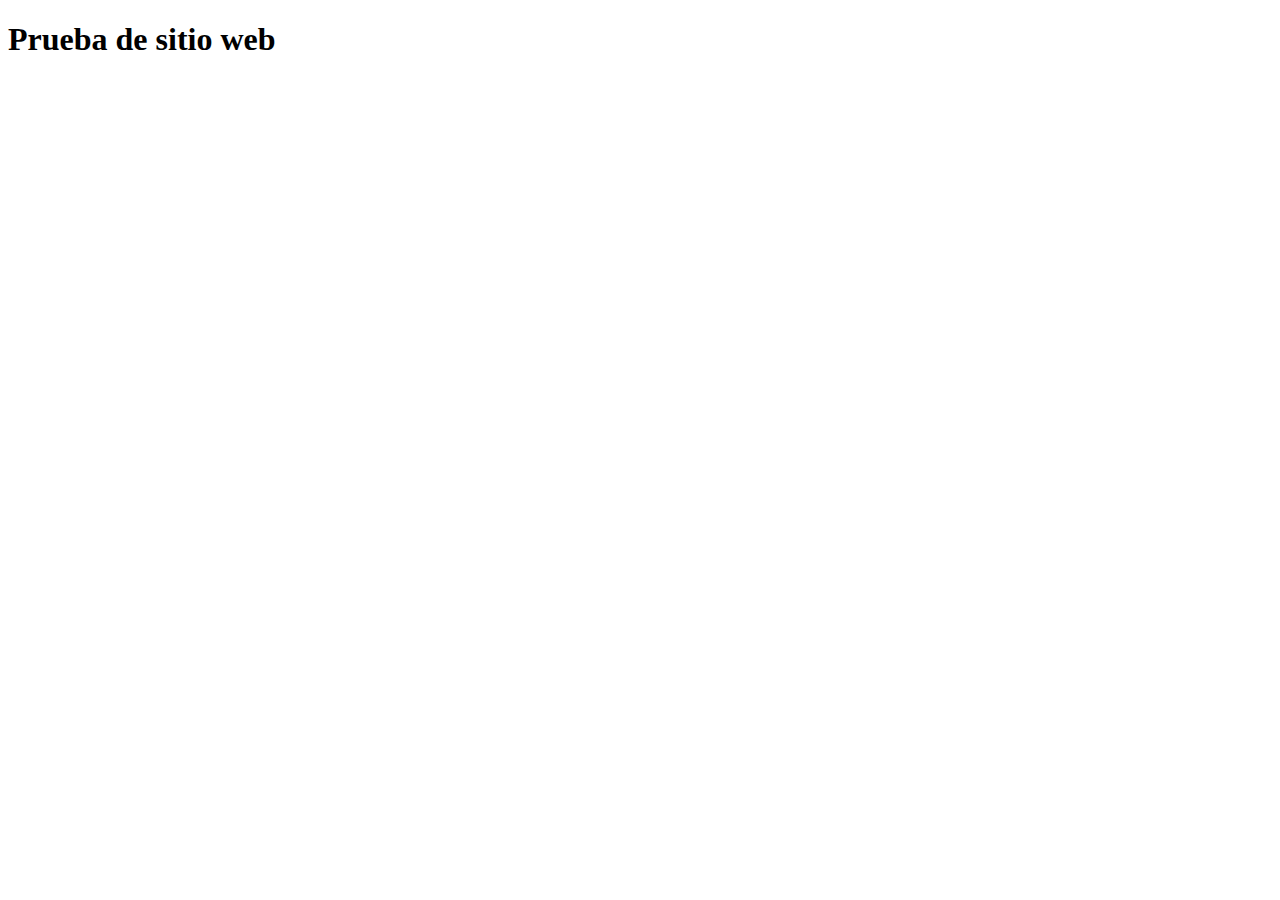
==== index.html @ 899c2c61 "crear del index de prueba" ====
<!DOCTYPE html>
<html lang="en">
<head>
    <meta charset="UTF-8">
    <meta name="viewport" content="width=device-width, initial-scale=1.0">
    <title>Document</title>
</head>
<body>

    <h1>Prueba de sitio web</h1>
    
</body>
</html>
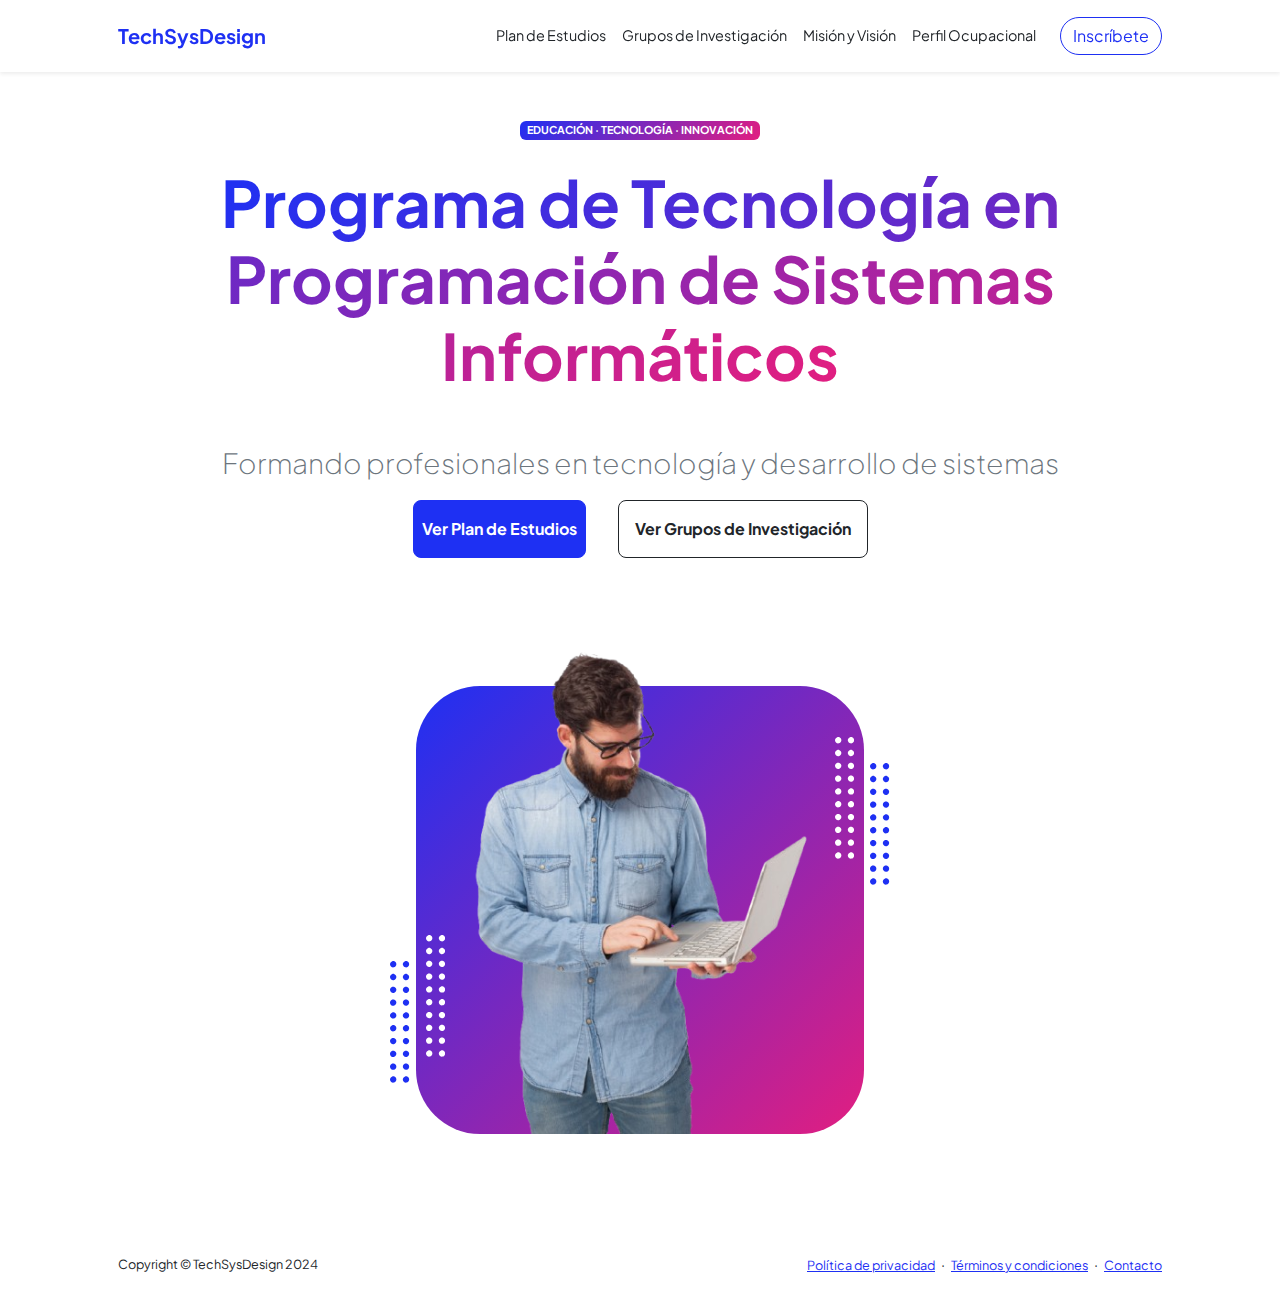
==== commit 37b65baf: "Diseño de la pagina de index" ====
--- a/index.html
+++ b/index.html
@@ -1,13 +1,399 @@
 <!DOCTYPE html>
 <html lang="en">
+
 <head>
-    <meta charset="UTF-8">
-    <meta name="viewport" content="width=device-width, initial-scale=1.0">
-    <title>Document</title>
+    <meta charset="utf-8" />
+    <meta name="viewport" content="width=device-width, initial-scale=1, shrink-to-fit=no" />
+    <meta name="description" content="" />
+    <meta name="author" content="" />
+    <title>TechSysDesign</title>
+    <!-- Custom Google font-->
+    <link rel="preconnect" href="https://fonts.googleapis.com" />
+    <link rel="preconnect" href="https://fonts.gstatic.com" crossorigin />
+    <link
+        href="https://fonts.googleapis.com/css2?family=Plus+Jakarta+Sans:wght@100;200;300;400;500;600;700;800;900&amp;display=swap"
+        rel="stylesheet" />
+    <!-- Bootstrap icons-->
+    <link href="https://cdn.jsdelivr.net/npm/bootstrap-icons@1.8.1/font/bootstrap-icons.css" rel="stylesheet" />
+    <!-- Core theme CSS (includes Bootstrap)-->
+    <link href="./assets/css/styles.css" rel="stylesheet" />
+    <link rel="stylesheet" href="./assets/css/additionals.css">
 </head>
-<body>
 
-    <h1>Prueba de sitio web</h1>
-    
+<body class="d-flex flex-column h-100">
+    <main class="flex-shrink-0">
+        <!-- Navigation-->
+        <nav class="navbar navbar-expand-lg navbar-light bg-white shadow-sm py-3 fixed-top">
+            <div class="container px-5">
+                <a class="navbar-brand fw-bold text-primary" href="index.html">TechSysDesign</a>
+                <button class="navbar-toggler" type="button" data-bs-toggle="collapse"
+                    data-bs-target="#navbarSupportedContent" aria-controls="navbarSupportedContent"
+                    aria-expanded="false" aria-label="Toggle navigation">
+                    <span class="navbar-toggler-icon"></span>
+                </button>
+                <div class="collapse navbar-collapse" id="navbarSupportedContent">
+                    <ul class="navbar-nav ms-auto mb-2 mb-lg-0">
+                        <li class="nav-item">
+                            <a class="nav-link text-dark" href="plan-estudios.html">Plan de Estudios</a>
+                        </li>
+                        <li class="nav-item">
+                            <a class="nav-link text-dark" href="grupos-investigacion.html">Grupos de Investigación</a>
+                        </li>
+                        <li class="nav-item">
+                            <a class="nav-link text-dark" href="mision-vision.html">Misión y Visión</a>
+                        </li>
+                        <li class="nav-item">
+                            <a class="nav-link text-dark" href="perfil-ocupacional.html">Perfil Ocupacional</a>
+                        </li>
+                    </ul>
+                    <!-- Botón de Inscripción -->
+                    <a class="btn btn-outline-primary ms-lg-3 rounded-pill" href="inscripcion.html">Inscríbete</a>
+                </div>
+            </div>
+        </nav>
+
+        <!-- Header-->
+        <header class="py-5">
+            <div class="container px-5 pb-5">
+                <div class="row gx-5 align-items-center">
+                    <div class="col-xxl-5">
+                        <div class="text-center text-xxl-start">
+                            <div class="badge bg-gradient-primary-to-secondary text-white mb-4">
+                                <div class="text-uppercase">Educación · Tecnología · Innovación</div>
+                            </div>
+                            <h1 class="display-3 fw-bolder mb-5"><span class="text-gradient d-inline">Programa de
+                                    Tecnología en Programación de Sistemas Informáticos</span></h1>
+                            <p class="fs-3 fw-light text-muted">Formando profesionales en tecnología y desarrollo de
+                                sistemas</p>
+                            <div
+                                class="d-grid gap-3 d-sm-flex justify-content-sm-center justify-content-xxl-start mb-3">
+                                <a class="btn btn-primary btn-lg px-2 py-3 me-sm-3 fs-6 fw-bolder"
+                                    href="plan-estudios.html">Ver Plan de Estudios</a>
+                                <a class="btn btn-outline-dark btn-lg px-3 py-3 fs-6 fw-bolder"
+                                    href="grupos-investigacion.html">Ver Grupos de Investigación</a>
+                            </div>
+                        </div>
+                    </div>
+                    <!-- Imagen del programa -->
+                    <div class="col-xxl-7">
+                        <!-- Header profile picture-->
+                        <div class="d-flex justify-content-center mt-5 mt-xxl-0">
+                            <div class="profile bg-gradient-primary-to-secondary">
+                                <!-- TIP: For best results, use a photo with a transparent background like the demo example below-->
+                                <!-- Watch a tutorial on how to do this on YouTube (link)-->
+                                <img class="profile-img" src="./assets/img/profile.png" alt="..." />
+                                <div class="dots-1">
+                                    <!-- SVG Dots-->
+                                    <svg version="1.1" xmlns="http://www.w3.org/2000/svg"
+                                        xmlns:xlink="http://www.w3.org/1999/xlink" x="0px" y="0px"
+                                        viewBox="0 0 191.6 1215.4" style="enable-background: new 0 0 191.6 1215.4"
+                                        xml:space="preserve">
+                                        <g transform="translate(0.000000,1280.000000) scale(0.100000,-0.100000)">
+                                            <path
+                                                d="M227.7,12788.6c-105-35-200-141-222-248c-43-206,163-412,369-369c155,32,275,190,260,339c-11,105-90,213-190,262        C383.7,12801.6,289.7,12808.6,227.7,12788.6z">
+                                            </path>
+                                            <path
+                                                d="M1507.7,12788.6c-151-50-253-216-222-362c25-119,136-230,254-255c194-41,395,142,375,339c-11,105-90,213-190,262        C1663.7,12801.6,1569.7,12808.6,1507.7,12788.6z">
+                                            </path>
+                                            <path
+                                                d="M227.7,11508.6c-105-35-200-141-222-248c-43-206,163-412,369-369c155,32,275,190,260,339c-11,105-90,213-190,262        C383.7,11521.6,289.7,11528.6,227.7,11508.6z">
+                                            </path>
+                                            <path
+                                                d="M1507.7,11508.6c-151-50-253-216-222-362c25-119,136-230,254-255c194-41,395,142,375,339c-11,105-90,213-190,262        C1663.7,11521.6,1569.7,11528.6,1507.7,11508.6z">
+                                            </path>
+                                            <path
+                                                d="M227.7,10228.6c-105-35-200-141-222-248c-43-206,163-412,369-369c155,32,275,190,260,339c-11,105-90,213-190,262        C383.7,10241.6,289.7,10248.6,227.7,10228.6z">
+                                            </path>
+                                            <path
+                                                d="M1507.7,10228.6c-105-35-200-141-222-248c-43-206,163-412,369-369c155,32,275,190,260,339c-11,105-90,213-190,262        C1663.7,10241.6,1569.7,10248.6,1507.7,10228.6z">
+                                            </path>
+                                            <path
+                                                d="M227.7,8948.6c-105-35-200-141-222-248c-43-206,163-412,369-369c155,32,275,190,260,339c-11,105-90,213-190,262        C383.7,8961.6,289.7,8968.6,227.7,8948.6z">
+                                            </path>
+                                            <path
+                                                d="M1507.7,8948.6c-105-35-200-141-222-248c-43-206,163-412,369-369c155,32,275,190,260,339c-11,105-90,213-190,262        C1663.7,8961.6,1569.7,8968.6,1507.7,8948.6z">
+                                            </path>
+                                            <path
+                                                d="M227.7,7668.6c-105-35-200-141-222-248c-43-206,163-412,369-369c155,32,275,190,260,339c-11,105-90,213-190,262        C383.7,7681.6,289.7,7688.6,227.7,7668.6z">
+                                            </path>
+                                            <path
+                                                d="M1507.7,7668.6c-105-35-200-141-222-248c-43-206,163-412,369-369c155,32,275,190,260,339c-11,105-90,213-190,262        C1663.7,7681.6,1569.7,7688.6,1507.7,7668.6z">
+                                            </path>
+                                            <path
+                                                d="M227.7,6388.6c-105-35-200-141-222-248c-43-206,163-412,369-369c155,32,275,190,260,339c-11,105-90,213-190,262        C383.7,6401.6,289.7,6408.6,227.7,6388.6z">
+                                            </path>
+                                            <path
+                                                d="M1507.7,6388.6c-105-35-200-141-222-248c-43-206,163-412,369-369c155,32,275,190,260,339c-11,105-90,213-190,262        C1663.7,6401.6,1569.7,6408.6,1507.7,6388.6z">
+                                            </path>
+                                            <path
+                                                d="M227.7,5108.6c-105-35-200-141-222-248c-43-206,163-412,369-369c155,32,275,190,260,339c-11,105-90,213-190,262        C383.7,5121.6,289.7,5128.6,227.7,5108.6z">
+                                            </path>
+                                            <path
+                                                d="M1507.7,5108.6c-105-35-200-141-222-248c-43-206,163-412,369-369c155,32,275,190,260,339c-11,105-90,213-190,262        C1663.7,5121.6,1569.7,5128.6,1507.7,5108.6z">
+                                            </path>
+                                            <path
+                                                d="M227.7,3828.6c-105-35-200-141-222-248c-43-206,163-412,369-369c155,32,275,190,260,339c-11,105-90,213-190,262        C383.7,3841.6,289.7,3848.6,227.7,3828.6z">
+                                            </path>
+                                            <path
+                                                d="M1507.7,3828.6c-105-35-200-141-222-248c-43-206,163-412,369-369c155,32,275,190,260,339c-11,105-90,213-190,262        C1663.7,3841.6,1569.7,3848.6,1507.7,3828.6z">
+                                            </path>
+                                            <path
+                                                d="M227.7,2548.6c-105-35-200-141-222-248c-43-206,163-412,369-369c155,32,275,190,260,339c-11,105-90,213-190,262        C383.7,2561.6,289.7,2568.6,227.7,2548.6z">
+                                            </path>
+                                            <path
+                                                d="M1507.7,2548.6c-105-35-200-141-222-248c-43-206,163-412,369-369c155,32,275,190,260,339c-11,105-90,213-190,262        C1663.7,2561.6,1569.7,2568.6,1507.7,2548.6z">
+                                            </path>
+                                            <path
+                                                d="M227.7,1268.6c-105-35-200-141-222-248c-43-206,163-412,369-369c155,32,275,190,260,339c-11,105-90,213-190,262        C383.7,1281.6,289.7,1288.6,227.7,1268.6z">
+                                            </path>
+                                            <path
+                                                d="M1507.7,1268.6c-105-35-200-141-222-248c-43-206,163-412,369-369c155,32,275,190,260,339c-11,105-90,213-190,262        C1663.7,1281.6,1569.7,1288.6,1507.7,1268.6z">
+                                            </path>
+                                        </g>
+                                    </svg>
+                                    <!-- END of SVG dots-->
+                                </div>
+                                <div class="dots-2">
+                                    <!-- SVG Dots-->
+                                    <svg version="1.1" xmlns="http://www.w3.org/2000/svg"
+                                        xmlns:xlink="http://www.w3.org/1999/xlink" x="0px" y="0px"
+                                        viewBox="0 0 191.6 1215.4" style="enable-background: new 0 0 191.6 1215.4"
+                                        xml:space="preserve">
+                                        <g transform="translate(0.000000,1280.000000) scale(0.100000,-0.100000)">
+                                            <path
+                                                d="M227.7,12788.6c-105-35-200-141-222-248c-43-206,163-412,369-369c155,32,275,190,260,339c-11,105-90,213-190,262        C383.7,12801.6,289.7,12808.6,227.7,12788.6z">
+                                            </path>
+                                            <path
+                                                d="M1507.7,12788.6c-151-50-253-216-222-362c25-119,136-230,254-255c194-41,395,142,375,339c-11,105-90,213-190,262        C1663.7,12801.6,1569.7,12808.6,1507.7,12788.6z">
+                                            </path>
+                                            <path
+                                                d="M227.7,11508.6c-105-35-200-141-222-248c-43-206,163-412,369-369c155,32,275,190,260,339c-11,105-90,213-190,262        C383.7,11521.6,289.7,11528.6,227.7,11508.6z">
+                                            </path>
+                                            <path
+                                                d="M1507.7,11508.6c-151-50-253-216-222-362c25-119,136-230,254-255c194-41,395,142,375,339c-11,105-90,213-190,262        C1663.7,11521.6,1569.7,11528.6,1507.7,11508.6z">
+                                            </path>
+                                            <path
+                                                d="M227.7,10228.6c-105-35-200-141-222-248c-43-206,163-412,369-369c155,32,275,190,260,339c-11,105-90,213-190,262        C383.7,10241.6,289.7,10248.6,227.7,10228.6z">
+                                            </path>
+                                            <path
+                                                d="M1507.7,10228.6c-105-35-200-141-222-248c-43-206,163-412,369-369c155,32,275,190,260,339c-11,105-90,213-190,262        C1663.7,10241.6,1569.7,10248.6,1507.7,10228.6z">
+                                            </path>
+                                            <path
+                                                d="M227.7,8948.6c-105-35-200-141-222-248c-43-206,163-412,369-369c155,32,275,190,260,339c-11,105-90,213-190,262        C383.7,8961.6,289.7,8968.6,227.7,8948.6z">
+                                            </path>
+                                            <path
+                                                d="M1507.7,8948.6c-105-35-200-141-222-248c-43-206,163-412,369-369c155,32,275,190,260,339c-11,105-90,213-190,262        C1663.7,8961.6,1569.7,8968.6,1507.7,8948.6z">
+                                            </path>
+                                            <path
+                                                d="M227.7,7668.6c-105-35-200-141-222-248c-43-206,163-412,369-369c155,32,275,190,260,339c-11,105-90,213-190,262        C383.7,7681.6,289.7,7688.6,227.7,7668.6z">
+                                            </path>
+                                            <path
+                                                d="M1507.7,7668.6c-105-35-200-141-222-248c-43-206,163-412,369-369c155,32,275,190,260,339c-11,105-90,213-190,262        C1663.7,7681.6,1569.7,7688.6,1507.7,7668.6z">
+                                            </path>
+                                            <path
+                                                d="M227.7,6388.6c-105-35-200-141-222-248c-43-206,163-412,369-369c155,32,275,190,260,339c-11,105-90,213-190,262        C383.7,6401.6,289.7,6408.6,227.7,6388.6z">
+                                            </path>
+                                            <path
+                                                d="M1507.7,6388.6c-105-35-200-141-222-248c-43-206,163-412,369-369c155,32,275,190,260,339c-11,105-90,213-190,262        C1663.7,6401.6,1569.7,6408.6,1507.7,6388.6z">
+                                            </path>
+                                            <path
+                                                d="M227.7,5108.6c-105-35-200-141-222-248c-43-206,163-412,369-369c155,32,275,190,260,339c-11,105-90,213-190,262        C383.7,5121.6,289.7,5128.6,227.7,5108.6z">
+                                            </path>
+                                            <path
+                                                d="M1507.7,5108.6c-105-35-200-141-222-248c-43-206,163-412,369-369c155,32,275,190,260,339c-11,105-90,213-190,262        C1663.7,5121.6,1569.7,5128.6,1507.7,5108.6z">
+                                            </path>
+                                            <path
+                                                d="M227.7,3828.6c-105-35-200-141-222-248c-43-206,163-412,369-369c155,32,275,190,260,339c-11,105-90,213-190,262        C383.7,3841.6,289.7,3848.6,227.7,3828.6z">
+                                            </path>
+                                            <path
+                                                d="M1507.7,3828.6c-105-35-200-141-222-248c-43-206,163-412,369-369c155,32,275,190,260,339c-11,105-90,213-190,262        C1663.7,3841.6,1569.7,3848.6,1507.7,3828.6z">
+                                            </path>
+                                            <path
+                                                d="M227.7,2548.6c-105-35-200-141-222-248c-43-206,163-412,369-369c155,32,275,190,260,339c-11,105-90,213-190,262        C383.7,2561.6,289.7,2568.6,227.7,2548.6z">
+                                            </path>
+                                            <path
+                                                d="M1507.7,2548.6c-105-35-200-141-222-248c-43-206,163-412,369-369c155,32,275,190,260,339c-11,105-90,213-190,262        C1663.7,2561.6,1569.7,2568.6,1507.7,2548.6z">
+                                            </path>
+                                            <path
+                                                d="M227.7,1268.6c-105-35-200-141-222-248c-43-206,163-412,369-369c155,32,275,190,260,339c-11,105-90,213-190,262        C383.7,1281.6,289.7,1288.6,227.7,1268.6z">
+                                            </path>
+                                            <path
+                                                d="M1507.7,1268.6c-105-35-200-141-222-248c-43-206,163-412,369-369c155,32,275,190,260,339c-11,105-90,213-190,262        C1663.7,1281.6,1569.7,1288.6,1507.7,1268.6z">
+                                            </path>
+                                        </g>
+                                    </svg>
+                                    <!-- END of SVG dots-->
+                                </div>
+                                <div class="dots-3">
+                                    <!-- SVG Dots-->
+                                    <svg version="1.1" xmlns="http://www.w3.org/2000/svg"
+                                        xmlns:xlink="http://www.w3.org/1999/xlink" x="0px" y="0px"
+                                        viewBox="0 0 191.6 1215.4" style="enable-background: new 0 0 191.6 1215.4"
+                                        xml:space="preserve">
+                                        <g transform="translate(0.000000,1280.000000) scale(0.100000,-0.100000)">
+                                            <path
+                                                d="M227.7,12788.6c-105-35-200-141-222-248c-43-206,163-412,369-369c155,32,275,190,260,339c-11,105-90,213-190,262        C383.7,12801.6,289.7,12808.6,227.7,12788.6z">
+                                            </path>
+                                            <path
+                                                d="M1507.7,12788.6c-151-50-253-216-222-362c25-119,136-230,254-255c194-41,395,142,375,339c-11,105-90,213-190,262        C1663.7,12801.6,1569.7,12808.6,1507.7,12788.6z">
+                                            </path>
+                                            <path
+                                                d="M227.7,11508.6c-105-35-200-141-222-248c-43-206,163-412,369-369c155,32,275,190,260,339c-11,105-90,213-190,262        C383.7,11521.6,289.7,11528.6,227.7,11508.6z">
+                                            </path>
+                                            <path
+                                                d="M1507.7,11508.6c-151-50-253-216-222-362c25-119,136-230,254-255c194-41,395,142,375,339c-11,105-90,213-190,262        C1663.7,11521.6,1569.7,11528.6,1507.7,11508.6z">
+                                            </path>
+                                            <path
+                                                d="M227.7,10228.6c-105-35-200-141-222-248c-43-206,163-412,369-369c155,32,275,190,260,339c-11,105-90,213-190,262        C383.7,10241.6,289.7,10248.6,227.7,10228.6z">
+                                            </path>
+                                            <path
+                                                d="M1507.7,10228.6c-105-35-200-141-222-248c-43-206,163-412,369-369c155,32,275,190,260,339c-11,105-90,213-190,262        C1663.7,10241.6,1569.7,10248.6,1507.7,10228.6z">
+                                            </path>
+                                            <path
+                                                d="M227.7,8948.6c-105-35-200-141-222-248c-43-206,163-412,369-369c155,32,275,190,260,339c-11,105-90,213-190,262        C383.7,8961.6,289.7,8968.6,227.7,8948.6z">
+                                            </path>
+                                            <path
+                                                d="M1507.7,8948.6c-105-35-200-141-222-248c-43-206,163-412,369-369c155,32,275,190,260,339c-11,105-90,213-190,262        C1663.7,8961.6,1569.7,8968.6,1507.7,8948.6z">
+                                            </path>
+                                            <path
+                                                d="M227.7,7668.6c-105-35-200-141-222-248c-43-206,163-412,369-369c155,32,275,190,260,339c-11,105-90,213-190,262        C383.7,7681.6,289.7,7688.6,227.7,7668.6z">
+                                            </path>
+                                            <path
+                                                d="M1507.7,7668.6c-105-35-200-141-222-248c-43-206,163-412,369-369c155,32,275,190,260,339c-11,105-90,213-190,262        C1663.7,7681.6,1569.7,7688.6,1507.7,7668.6z">
+                                            </path>
+                                            <path
+                                                d="M227.7,6388.6c-105-35-200-141-222-248c-43-206,163-412,369-369c155,32,275,190,260,339c-11,105-90,213-190,262        C383.7,6401.6,289.7,6408.6,227.7,6388.6z">
+                                            </path>
+                                            <path
+                                                d="M1507.7,6388.6c-105-35-200-141-222-248c-43-206,163-412,369-369c155,32,275,190,260,339c-11,105-90,213-190,262        C1663.7,6401.6,1569.7,6408.6,1507.7,6388.6z">
+                                            </path>
+                                            <path
+                                                d="M227.7,5108.6c-105-35-200-141-222-248c-43-206,163-412,369-369c155,32,275,190,260,339c-11,105-90,213-190,262        C383.7,5121.6,289.7,5128.6,227.7,5108.6z">
+                                            </path>
+                                            <path
+                                                d="M1507.7,5108.6c-105-35-200-141-222-248c-43-206,163-412,369-369c155,32,275,190,260,339c-11,105-90,213-190,262        C1663.7,5121.6,1569.7,5128.6,1507.7,5108.6z">
+                                            </path>
+                                            <path
+                                                d="M227.7,3828.6c-105-35-200-141-222-248c-43-206,163-412,369-369c155,32,275,190,260,339c-11,105-90,213-190,262        C383.7,3841.6,289.7,3848.6,227.7,3828.6z">
+                                            </path>
+                                            <path
+                                                d="M1507.7,3828.6c-105-35-200-141-222-248c-43-206,163-412,369-369c155,32,275,190,260,339c-11,105-90,213-190,262        C1663.7,3841.6,1569.7,3848.6,1507.7,3828.6z">
+                                            </path>
+                                            <path
+                                                d="M227.7,2548.6c-105-35-200-141-222-248c-43-206,163-412,369-369c155,32,275,190,260,339c-11,105-90,213-190,262        C383.7,2561.6,289.7,2568.6,227.7,2548.6z">
+                                            </path>
+                                            <path
+                                                d="M1507.7,2548.6c-105-35-200-141-222-248c-43-206,163-412,369-369c155,32,275,190,260,339c-11,105-90,213-190,262        C1663.7,2561.6,1569.7,2568.6,1507.7,2548.6z">
+                                            </path>
+                                            <path
+                                                d="M227.7,1268.6c-105-35-200-141-222-248c-43-206,163-412,369-369c155,32,275,190,260,339c-11,105-90,213-190,262        C383.7,1281.6,289.7,1288.6,227.7,1268.6z">
+                                            </path>
+                                            <path
+                                                d="M1507.7,1268.6c-105-35-200-141-222-248c-43-206,163-412,369-369c155,32,275,190,260,339c-11,105-90,213-190,262        C1663.7,1281.6,1569.7,1288.6,1507.7,1268.6z">
+                                            </path>
+                                        </g>
+                                    </svg>
+                                    <!-- END of SVG dots-->
+                                </div>
+                                <div class="dots-4">
+                                    <!-- SVG Dots-->
+                                    <svg version="1.1" xmlns="http://www.w3.org/2000/svg"
+                                        xmlns:xlink="http://www.w3.org/1999/xlink" x="0px" y="0px"
+                                        viewBox="0 0 191.6 1215.4" style="enable-background: new 0 0 191.6 1215.4"
+                                        xml:space="preserve">
+                                        <g transform="translate(0.000000,1280.000000) scale(0.100000,-0.100000)">
+                                            <path
+                                                d="M227.7,12788.6c-105-35-200-141-222-248c-43-206,163-412,369-369c155,32,275,190,260,339c-11,105-90,213-190,262        C383.7,12801.6,289.7,12808.6,227.7,12788.6z">
+                                            </path>
+                                            <path
+                                                d="M1507.7,12788.6c-151-50-253-216-222-362c25-119,136-230,254-255c194-41,395,142,375,339c-11,105-90,213-190,262        C1663.7,12801.6,1569.7,12808.6,1507.7,12788.6z">
+                                            </path>
+                                            <path
+                                                d="M227.7,11508.6c-105-35-200-141-222-248c-43-206,163-412,369-369c155,32,275,190,260,339c-11,105-90,213-190,262        C383.7,11521.6,289.7,11528.6,227.7,11508.6z">
+                                            </path>
+                                            <path
+                                                d="M1507.7,11508.6c-151-50-253-216-222-362c25-119,136-230,254-255c194-41,395,142,375,339c-11,105-90,213-190,262        C1663.7,11521.6,1569.7,11528.6,1507.7,11508.6z">
+                                            </path>
+                                            <path
+                                                d="M227.7,10228.6c-105-35-200-141-222-248c-43-206,163-412,369-369c155,32,275,190,260,339c-11,105-90,213-190,262        C383.7,10241.6,289.7,10248.6,227.7,10228.6z">
+                                            </path>
+                                            <path
+                                                d="M1507.7,10228.6c-105-35-200-141-222-248c-43-206,163-412,369-369c155,32,275,190,260,339c-11,105-90,213-190,262        C1663.7,10241.6,1569.7,10248.6,1507.7,10228.6z">
+                                            </path>
+                                            <path
+                                                d="M227.7,8948.6c-105-35-200-141-222-248c-43-206,163-412,369-369c155,32,275,190,260,339c-11,105-90,213-190,262        C383.7,8961.6,289.7,8968.6,227.7,8948.6z">
+                                            </path>
+                                            <path
+                                                d="M1507.7,8948.6c-105-35-200-141-222-248c-43-206,163-412,369-369c155,32,275,190,260,339c-11,105-90,213-190,262        C1663.7,8961.6,1569.7,8968.6,1507.7,8948.6z">
+                                            </path>
+                                            <path
+                                                d="M227.7,7668.6c-105-35-200-141-222-248c-43-206,163-412,369-369c155,32,275,190,260,339c-11,105-90,213-190,262        C383.7,7681.6,289.7,7688.6,227.7,7668.6z">
+                                            </path>
+                                            <path
+                                                d="M1507.7,7668.6c-105-35-200-141-222-248c-43-206,163-412,369-369c155,32,275,190,260,339c-11,105-90,213-190,262        C1663.7,7681.6,1569.7,7688.6,1507.7,7668.6z">
+                                            </path>
+                                            <path
+                                                d="M227.7,6388.6c-105-35-200-141-222-248c-43-206,163-412,369-369c155,32,275,190,260,339c-11,105-90,213-190,262        C383.7,6401.6,289.7,6408.6,227.7,6388.6z">
+                                            </path>
+                                            <path
+                                                d="M1507.7,6388.6c-105-35-200-141-222-248c-43-206,163-412,369-369c155,32,275,190,260,339c-11,105-90,213-190,262        C1663.7,6401.6,1569.7,6408.6,1507.7,6388.6z">
+                                            </path>
+                                            <path
+                                                d="M227.7,5108.6c-105-35-200-141-222-248c-43-206,163-412,369-369c155,32,275,190,260,339c-11,105-90,213-190,262        C383.7,5121.6,289.7,5128.6,227.7,5108.6z">
+                                            </path>
+                                            <path
+                                                d="M1507.7,5108.6c-105-35-200-141-222-248c-43-206,163-412,369-369c155,32,275,190,260,339c-11,105-90,213-190,262        C1663.7,5121.6,1569.7,5128.6,1507.7,5108.6z">
+                                            </path>
+                                            <path
+                                                d="M227.7,3828.6c-105-35-200-141-222-248c-43-206,163-412,369-369c155,32,275,190,260,339c-11,105-90,213-190,262        C383.7,3841.6,289.7,3848.6,227.7,3828.6z">
+                                            </path>
+                                            <path
+                                                d="M1507.7,3828.6c-105-35-200-141-222-248c-43-206,163-412,369-369c155,32,275,190,260,339c-11,105-90,213-190,262        C1663.7,3841.6,1569.7,3848.6,1507.7,3828.6z">
+                                            </path>
+                                            <path
+                                                d="M227.7,2548.6c-105-35-200-141-222-248c-43-206,163-412,369-369c155,32,275,190,260,339c-11,105-90,213-190,262        C383.7,2561.6,289.7,2568.6,227.7,2548.6z">
+                                            </path>
+                                            <path
+                                                d="M1507.7,2548.6c-105-35-200-141-222-248c-43-206,163-412,369-369c155,32,275,190,260,339c-11,105-90,213-190,262        C1663.7,2561.6,1569.7,2568.6,1507.7,2548.6z">
+                                            </path>
+                                            <path
+                                                d="M227.7,1268.6c-105-35-200-141-222-248c-43-206,163-412,369-369c155,32,275,190,260,339c-11,105-90,213-190,262        C383.7,1281.6,289.7,1288.6,227.7,1268.6z">
+                                            </path>
+                                            <path
+                                                d="M1507.7,1268.6c-105-35-200-141-222-248c-43-206,163-412,369-369c155,32,275,190,260,339c-11,105-90,213-190,262        C1663.7,1281.6,1569.7,1288.6,1507.7,1268.6z">
+                                            </path>
+                                        </g>
+                                    </svg>
+                                    <!-- END of SVG dots-->
+                                </div>
+                            </div>
+                        </div>
+                    </div>
+                </div>
+            </div>
+        </header>
+    </main>
+    <!-- Footer-->
+    <footer class="bg-white py-4 mt-auto">
+        <div class="container px-5">
+            <div class="row align-items-center justify-content-between flex-column flex-sm-row">
+                <div class="col-auto">
+                    <div class="small m-0">Copyright &copy; TechSysDesign 2024</div>
+                </div>
+                <div class="col-auto">
+                    <a class="small" href="#!">Política de privacidad</a>
+                    <span class="mx-1">&middot;</span>
+                    <a class="small" href="#!">Términos y condiciones</a>
+                    <span class="mx-1">&middot;</span>
+                    <a class="small" href="#!">Contacto</a>
+                </div>
+            </div>
+        </div>
+    </footer>
+    <!-- Bootstrap core JS-->
+    <script src="https://cdn.jsdelivr.net/npm/bootstrap@5.2.3/dist/js/bootstrap.bundle.min.js"></script>
+    <!-- Core theme JS-->
+    <script src="./assets/js/scripts.js"></script>
 </body>
+
 </html>--- a/assets/css/additionals.css
+++ b/assets/css/additionals.css
@@ -0,0 +1,32 @@
+.nav-link {
+    position: relative;
+    transition: color 0.3s ease;
+}
+
+.nav-link::after {
+    content: '';
+    position: absolute;
+    width: 0;
+    height: 2px;
+    background-color: #007bff;
+    /* Color del subrayado */
+    bottom: 0;
+    left: 0;
+    transition: width 0.3s ease;
+}
+
+.nav-link:hover {
+    color: #007bff;
+    /* Cambia el color del texto al pasar el cursor */
+}
+
+.nav-link:hover::after {
+    width: 100%;
+    /* El subrayado se extiende completamente al hacer hover */
+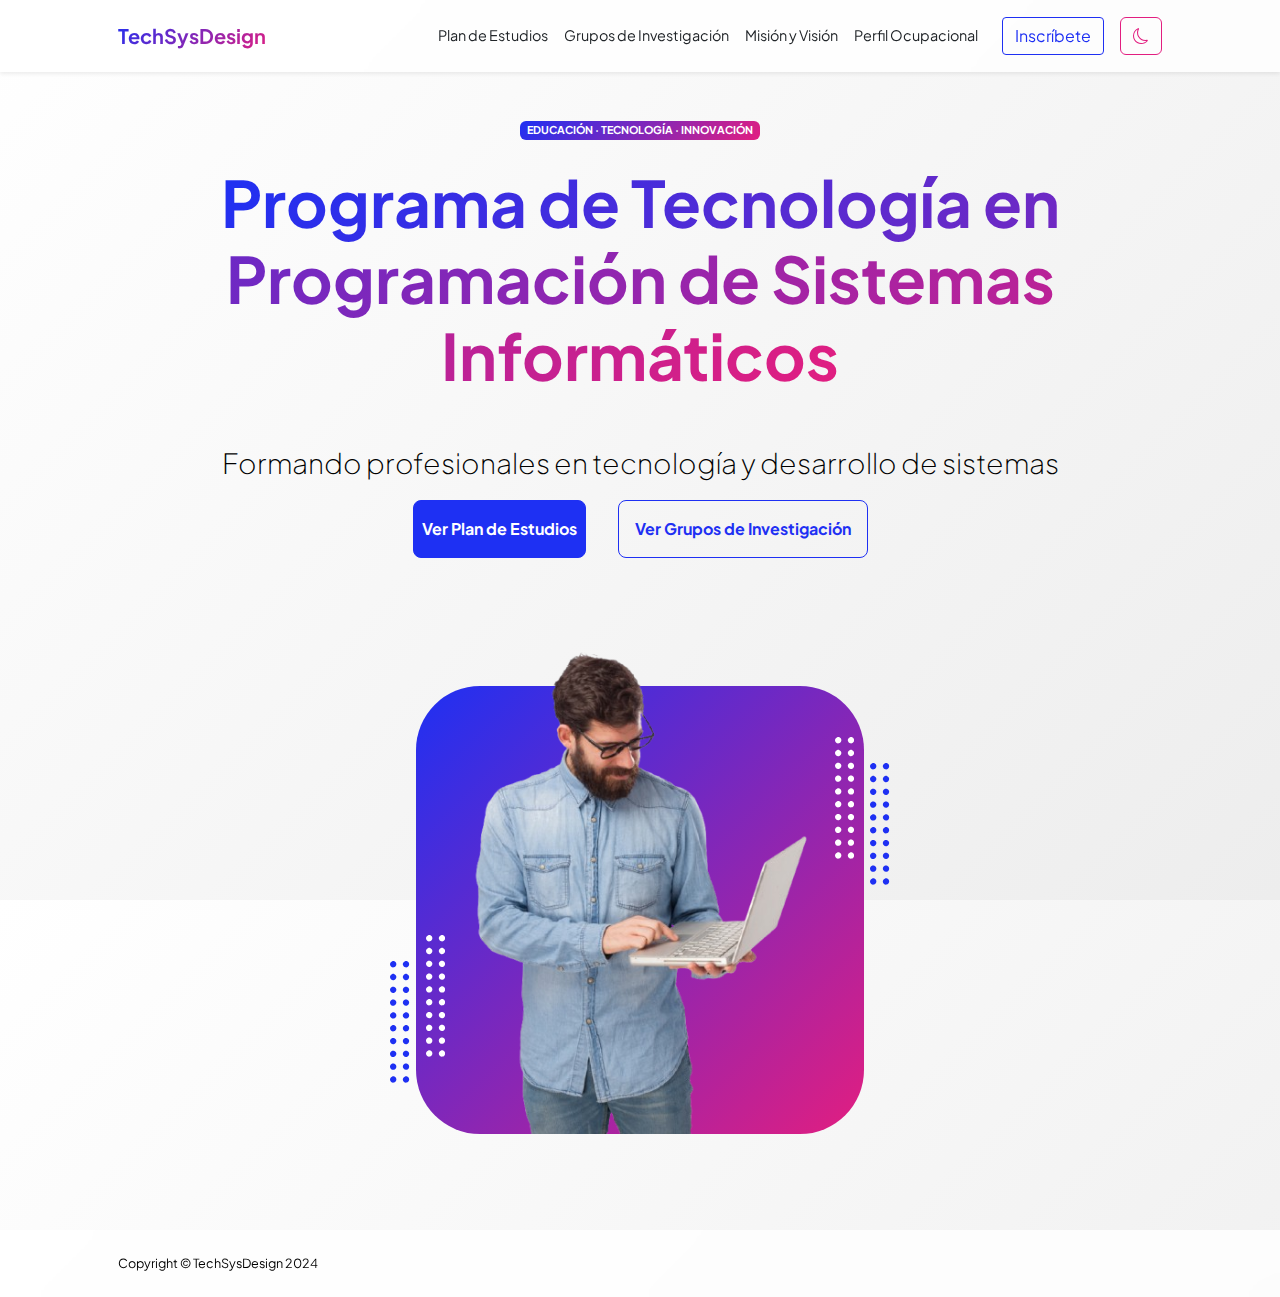
==== commit ca9c3997: "Modificacion tema noche y día" ====
--- a/index.html
+++ b/index.html
@@ -13,19 +13,21 @@
     <link
         href="https://fonts.googleapis.com/css2?family=Plus+Jakarta+Sans:wght@100;200;300;400;500;600;700;800;900&amp;display=swap"
         rel="stylesheet" />
+    <link rel="stylesheet" href="https://cdnjs.cloudflare.com/ajax/libs/animate.css/4.1.1/animate.min.css" />
     <!-- Bootstrap icons-->
     <link href="https://cdn.jsdelivr.net/npm/bootstrap-icons@1.8.1/font/bootstrap-icons.css" rel="stylesheet" />
     <!-- Core theme CSS (includes Bootstrap)-->
     <link href="./assets/css/styles.css" rel="stylesheet" />
+
     <link rel="stylesheet" href="./assets/css/additionals.css">
 </head>
 
 <body class="d-flex flex-column h-100">
     <main class="flex-shrink-0">
         <!-- Navigation-->
-        <nav class="navbar navbar-expand-lg navbar-light bg-white shadow-sm py-3 fixed-top">
+        <nav class="navbar navbar-expand-lg shadow-sm py-3 fixed-top">
             <div class="container px-5">
-                <a class="navbar-brand fw-bold text-primary" href="index.html">TechSysDesign</a>
+                <a class="navbar-brand fw-bold text-gradient" href="index.html">TechSysDesign</a>
                 <button class="navbar-toggler" type="button" data-bs-toggle="collapse"
                     data-bs-target="#navbarSupportedContent" aria-controls="navbarSupportedContent"
                     aria-expanded="false" aria-label="Toggle navigation">
@@ -47,7 +49,13 @@
                         </li>
                     </ul>
                     <!-- Botón de Inscripción -->
-                    <a class="btn btn-outline-primary ms-lg-3 rounded-pill" href="inscripcion.html">Inscríbete</a>
+                    <a class="btn btn-outline-primary ms-lg-3 rounded-1" href="inscripcion.html">Inscríbete</a>
+
+                    <!-- Botón para cambiar entre light y dark mode con iconos -->
+                    <button id="theme-toggle" class="btn btn-outline-secondary ms-lg-3">
+                        <i id="theme-icon" class="bi bi-moon"></i> <!-- Este será el icono de la luna -->
+                    </button>
+
                 </div>
             </div>
         </nav>
@@ -63,13 +71,13 @@
                             </div>
                             <h1 class="display-3 fw-bolder mb-5"><span class="text-gradient d-inline">Programa de
                                     Tecnología en Programación de Sistemas Informáticos</span></h1>
-                            <p class="fs-3 fw-light text-muted">Formando profesionales en tecnología y desarrollo de
+                            <p class="fs-3 fw-light">Formando profesionales en tecnología y desarrollo de
                                 sistemas</p>
                             <div
                                 class="d-grid gap-3 d-sm-flex justify-content-sm-center justify-content-xxl-start mb-3">
                                 <a class="btn btn-primary btn-lg px-2 py-3 me-sm-3 fs-6 fw-bolder"
                                     href="plan-estudios.html">Ver Plan de Estudios</a>
-                                <a class="btn btn-outline-dark btn-lg px-3 py-3 fs-6 fw-bolder"
+                                <a class="btn btn-outline-primary btn-lg px-3 py-3 fs-6 fw-bolder btn-investing"
                                     href="grupos-investigacion.html">Ver Grupos de Investigación</a>
                             </div>
                         </div>
@@ -81,7 +89,7 @@
                             <div class="profile bg-gradient-primary-to-secondary">
                                 <!-- TIP: For best results, use a photo with a transparent background like the demo example below-->
                                 <!-- Watch a tutorial on how to do this on YouTube (link)-->
-                                <img class="profile-img" src="./assets/img/profile.png" alt="..." />
+                                <img class="profile-img " src="./assets/img/profile.png" alt="..." />
                                 <div class="dots-1">
                                     <!-- SVG Dots-->
                                     <svg version="1.1" xmlns="http://www.w3.org/2000/svg"
@@ -374,18 +382,11 @@
         </header>
     </main>
     <!-- Footer-->
-    <footer class="bg-white py-4 mt-auto">
+    <footer class="py-4">
         <div class="container px-5">
             <div class="row align-items-center justify-content-between flex-column flex-sm-row">
                 <div class="col-auto">
                     <div class="small m-0">Copyright &copy; TechSysDesign 2024</div>
-                </div>
-                <div class="col-auto">
-                    <a class="small" href="#!">Política de privacidad</a>
-                    <span class="mx-1">&middot;</span>
-                    <a class="small" href="#!">Términos y condiciones</a>
-                    <span class="mx-1">&middot;</span>
-                    <a class="small" href="#!">Contacto</a>
                 </div>
             </div>
         </div>
--- a/assets/css/additionals.css
+++ b/assets/css/additionals.css
@@ -1,3 +1,24 @@
+/* Modo claro - Efecto luces de estudio sutil */
+body {
+    background: linear-gradient(135deg, rgba(255, 255, 255, 0.9) 0%, rgba(245, 245, 245, 0.9) 50%, rgba(235, 235, 235, 0.9) 100%);
+    color: #000; /* Texto negro por defecto */
+    transition: background 0.5s ease;
+}
+
+/* Modo oscuro - Efecto luces de estudio sutil */
+body.dark {
+    background: linear-gradient(135deg, rgba(18, 18, 18, 0.9) 0%, rgba(25, 25, 25, 0.9) 50%, rgba(35, 35, 35, 0.9) 100%);
+    color: #fff; /* Texto blanco en modo oscuro */
+    transition: background 0.5s ease;
+}
+
+/* Barra de navegación y botones personalizados */
+.navbar, footer {
+    background-color: rgba(255, 255, 255, 0.8) !important;
+    backdrop-filter: blur(8px); /* Efecto blur */
+    transition: background 0.5s ease;
+}
+
 .nav-link {
     position: relative;
     transition: color 0.3s ease;
@@ -9,7 +30,6 @@
     width: 0;
     height: 2px;
     background-color: #007bff;
-    /* Color del subrayado */
     bottom: 0;
     left: 0;
     transition: width 0.3s ease;
@@ -17,16 +37,54 @@
 
 .nav-link:hover {
     color: #007bff;
-    /* Cambia el color del texto al pasar el cursor */
 }
 
 .nav-link:hover::after {
     width: 100%;
-    /* El subrayado se extiende completamente al hacer hover */
+}
+
+::-webkit-scrollbar {
+    width: 8px;
+    background-color: #f1f1f1;
+}
+
+::-webkit-scrollbar-thumb {
+    background-color: #2f2fe9;
+    border-radius: 10px;
+}
+
+::-webkit-scrollbar-thumb:hover {
+    background-color: #2f2fe9;
 }
 
 /* Ajuste para el espaciado en contenido con navbar fijo */
 body {
     padding-top: 70px;
-    /* Ajusta el padding-top para no solapar contenido con el navbar */
-}+    scrollbar-width: thin;
+    scrollbar-color: #2f2fe9 #f1f1f1;
+}
+
+/* Modo oscuro para la barra de navegación (nav) */
+body.dark .navbar {
+    background-color: rgba(31, 31, 31, 0.8) !important; /* Fondo oscuro */
+    border-bottom: 1px solid #333 !important;
+}
+
+body.dark .navbar a.nav-link {
+    color: #ffffff !important; /* Texto blanco */
+}
+
+body.dark .navbar .btn-outline-primary {
+    color: #ffffff !important;
+    border-color: #ffffff !important;
+}
+
+body.dark .navbar .btn-outline-primary:hover {
+    background-color: #ffffff !important;
+    color: #1f1f1f !important;
+}
+
+body.dark footer {
+    background-color: rgba(31, 31, 31, 0.8) !important; /* Fondo oscuro */
+    color: #ffffff !important;
+}
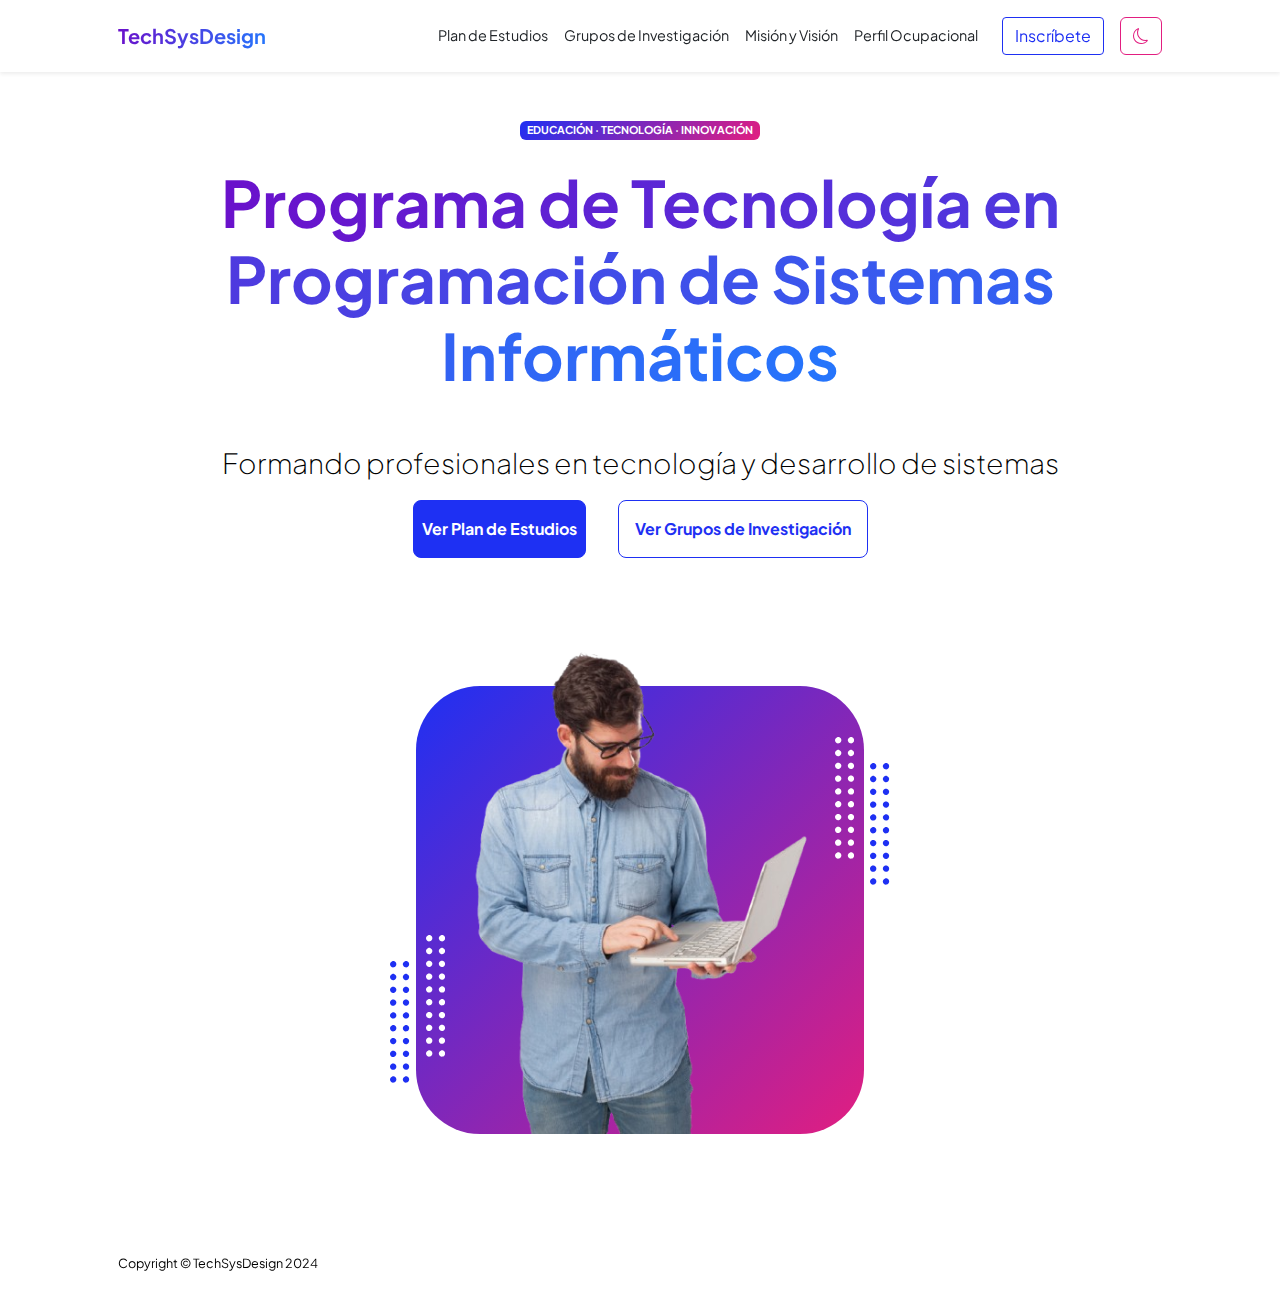
==== commit 8f793181: "Creacion de la Vista de Mision y Vision" ====
--- a/index.html
+++ b/index.html
@@ -42,7 +42,7 @@
                             <a class="nav-link text-dark" href="grupos-investigacion.html">Grupos de Investigación</a>
                         </li>
                         <li class="nav-item">
-                            <a class="nav-link text-dark" href="mision-vision.html">Misión y Visión</a>
+                            <a class="nav-link text-dark" href="mission-vision.html">Misión y Visión</a>
                         </li>
                         <li class="nav-item">
                             <a class="nav-link text-dark" href="perfil-ocupacional.html">Perfil Ocupacional</a>
--- a/assets/css/additionals.css
+++ b/assets/css/additionals.css
@@ -1,21 +1,25 @@
 /* Modo claro - Efecto luces de estudio sutil */
 body {
-    background: linear-gradient(135deg, rgba(255, 255, 255, 0.9) 0%, rgba(245, 245, 245, 0.9) 50%, rgba(235, 235, 235, 0.9) 100%);
-    color: #000; /* Texto negro por defecto */
+    background: #fff;
+    color: #000;
+    /* Texto negro por defecto */
     transition: background 0.5s ease;
 }
 
 /* Modo oscuro - Efecto luces de estudio sutil */
 body.dark {
-    background: linear-gradient(135deg, rgba(18, 18, 18, 0.9) 0%, rgba(25, 25, 25, 0.9) 50%, rgba(35, 35, 35, 0.9) 100%);
-    color: #fff; /* Texto blanco en modo oscuro */
+    background: linear-gradient(180deg, rgba(18, 18, 18, 0.9) 0%, rgba(25, 25, 25, 0.9) 50%, rgba(18, 18, 18, 0.9) 100%);
+    color: #fff;
+    /* Texto blanco en modo oscuro */
     transition: background 0.5s ease;
 }
 
 /* Barra de navegación y botones personalizados */
-.navbar, footer {
-    background-color: rgba(255, 255, 255, 0.8) !important;
-    backdrop-filter: blur(8px); /* Efecto blur */
+.navbar,
+footer {
+    background-color: rgba(255, 255, 255, 0.9) !important;
+    backdrop-filter: blur(8px);
+    /* Efecto blur */
     transition: background 0.5s ease;
 }
 
@@ -66,12 +70,14 @@
 
 /* Modo oscuro para la barra de navegación (nav) */
 body.dark .navbar {
-    background-color: rgba(31, 31, 31, 0.8) !important; /* Fondo oscuro */
+    background-color: rgba(31, 31, 31, 0.8) !important;
+    /* Fondo oscuro */
     border-bottom: 1px solid #333 !important;
 }
 
 body.dark .navbar a.nav-link {
-    color: #ffffff !important; /* Texto blanco */
+    color: #ffffff !important;
+    /* Texto blanco */
 }
 
 body.dark .navbar .btn-outline-primary {
@@ -85,6 +91,44 @@
 }
 
 body.dark footer {
-    background-color: rgba(31, 31, 31, 0.8) !important; /* Fondo oscuro */
+    background-color: rgba(31, 31, 31, 0.8) !important;
+    /* Fondo oscuro */
     color: #ffffff !important;
 }
+
+
+.text-gradient {
+    background: linear-gradient(to right, #6a11cb, #2575fc);
+    -webkit-background-clip: text;
+    color: transparent;
+}
+
+.card-body {
+    position: relative;
+}
+
+.card-body p {
+    color: #6c757d;
+}
+
+.bg-form-column {
+    border-radius: 0 20px 20px 0;
+    object-fit: cover;
+    height: 80vh;
+}
+
+.card {
+    border-radius: 20px;
+    overflow: hidden;
+    /* Esto asegura que la imagen siga el borde redondeado */
+}
+
+.shadow {
+    box-shadow: 0 4px 15px rgba(0, 0, 0, 0.2);
+    /* Mejora el efecto de sombra */
+}
+
+/* Modifica el viewport menos el espcio ocupado por el nadvar */
+.min-vh-100-custom {
+    min-height: calc(100vh - 70px) !important;
+}
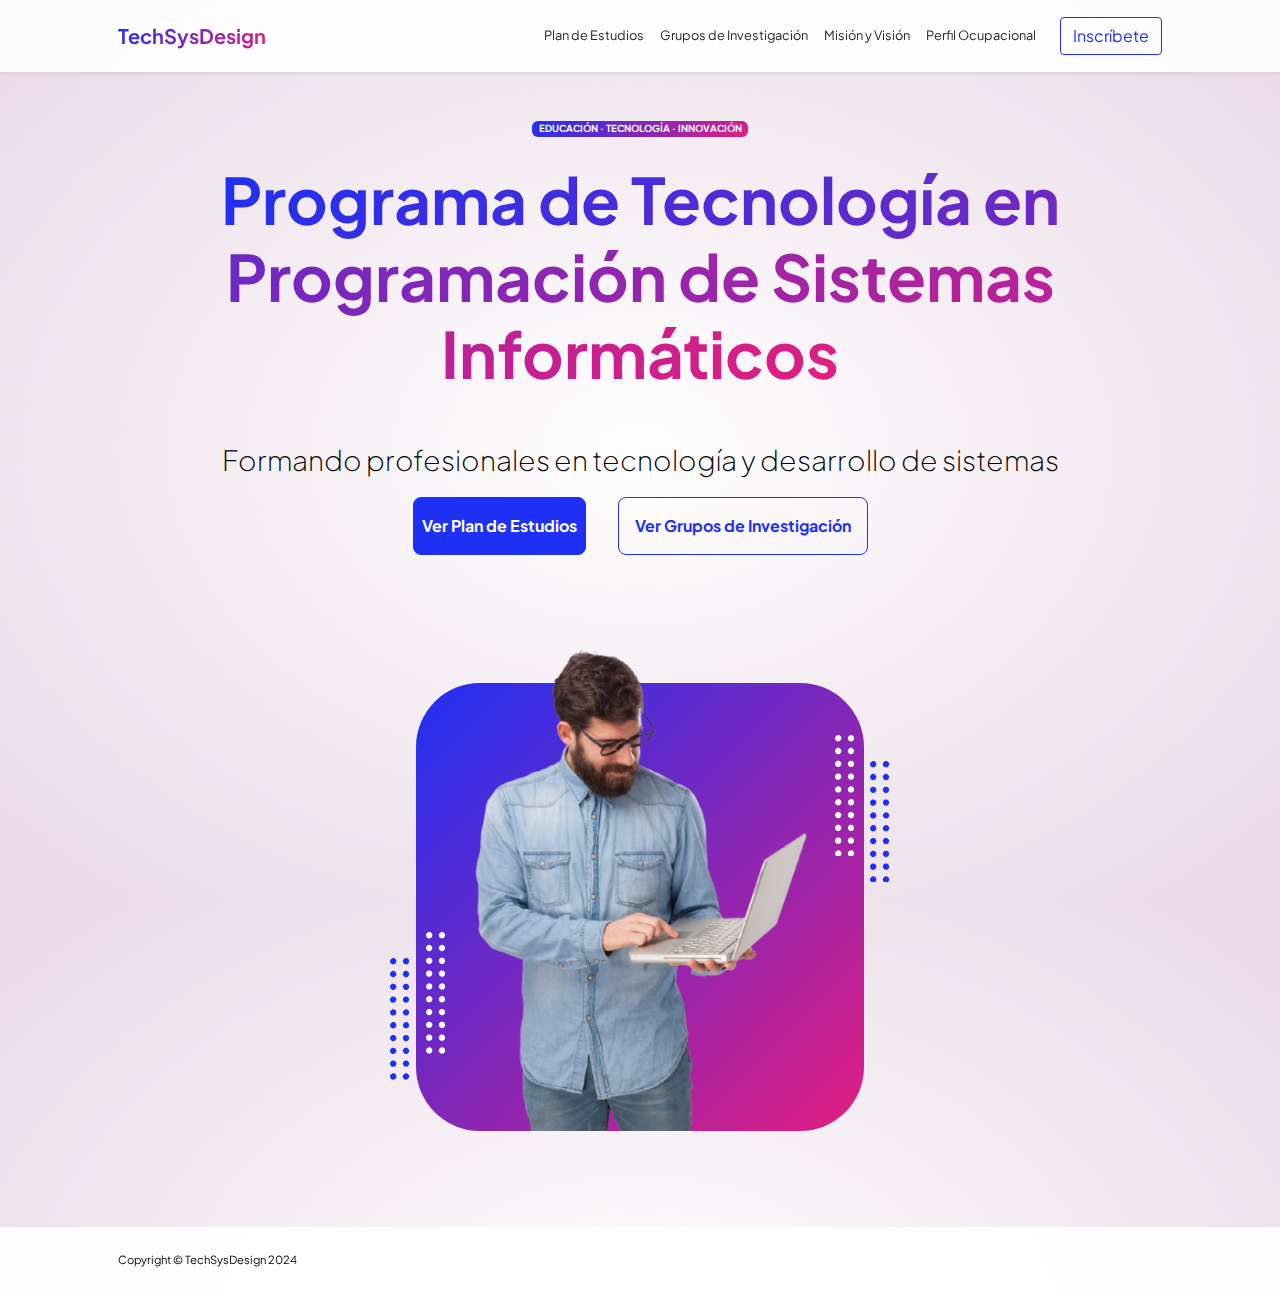
==== commit ee742936: "Mejoras de diseño en mision , vison y en formulario" ====
--- a/index.html
+++ b/index.html
@@ -49,13 +49,7 @@
                         </li>
                     </ul>
                     <!-- Botón de Inscripción -->
-                    <a class="btn btn-outline-primary ms-lg-3 rounded-1" href="inscripcion.html">Inscríbete</a>
-
-                    <!-- Botón para cambiar entre light y dark mode con iconos -->
-                    <button id="theme-toggle" class="btn btn-outline-secondary ms-lg-3">
-                        <i id="theme-icon" class="bi bi-moon"></i> <!-- Este será el icono de la luna -->
-                    </button>
-
+                    <a class="btn btn-outline-primary ms-lg-3 rounded-1" href="sign-up.html">Inscríbete</a>
                 </div>
             </div>
         </nav>
--- a/assets/css/additionals.css
+++ b/assets/css/additionals.css
@@ -1,17 +1,7 @@
 /* Modo claro - Efecto luces de estudio sutil */
 body {
-    background: #fff;
+    background: radial-gradient(rgb(254, 254, 254), rgba(146, 65, 129, 0.2));
     color: #000;
-    /* Texto negro por defecto */
-    transition: background 0.5s ease;
-}
-
-/* Modo oscuro - Efecto luces de estudio sutil */
-body.dark {
-    background: linear-gradient(180deg, rgba(18, 18, 18, 0.9) 0%, rgba(25, 25, 25, 0.9) 50%, rgba(18, 18, 18, 0.9) 100%);
-    color: #fff;
-    /* Texto blanco en modo oscuro */
-    transition: background 0.5s ease;
 }
 
 /* Barra de navegación y botones personalizados */
@@ -19,8 +9,6 @@
 footer {
     background-color: rgba(255, 255, 255, 0.9) !important;
     backdrop-filter: blur(8px);
-    /* Efecto blur */
-    transition: background 0.5s ease;
 }
 
 .nav-link {
@@ -61,74 +49,8 @@
     background-color: #2f2fe9;
 }
 
-/* Ajuste para el espaciado en contenido con navbar fijo */
 body {
     padding-top: 70px;
     scrollbar-width: thin;
     scrollbar-color: #2f2fe9 #f1f1f1;
-}
-
-/* Modo oscuro para la barra de navegación (nav) */
-body.dark .navbar {
-    background-color: rgba(31, 31, 31, 0.8) !important;
-    /* Fondo oscuro */
-    border-bottom: 1px solid #333 !important;
-}
-
-body.dark .navbar a.nav-link {
-    color: #ffffff !important;
-    /* Texto blanco */
-}
-
-body.dark .navbar .btn-outline-primary {
-    color: #ffffff !important;
-    border-color: #ffffff !important;
-}
-
-body.dark .navbar .btn-outline-primary:hover {
-    background-color: #ffffff !important;
-    color: #1f1f1f !important;
-}
-
-body.dark footer {
-    background-color: rgba(31, 31, 31, 0.8) !important;
-    /* Fondo oscuro */
-    color: #ffffff !important;
-}
-
-
-.text-gradient {
-    background: linear-gradient(to right, #6a11cb, #2575fc);
-    -webkit-background-clip: text;
-    color: transparent;
-}
-
-.card-body {
-    position: relative;
-}
-
-.card-body p {
-    color: #6c757d;
-}
-
-.bg-form-column {
-    border-radius: 0 20px 20px 0;
-    object-fit: cover;
-    height: 80vh;
-}
-
-.card {
-    border-radius: 20px;
-    overflow: hidden;
-    /* Esto asegura que la imagen siga el borde redondeado */
-}
-
-.shadow {
-    box-shadow: 0 4px 15px rgba(0, 0, 0, 0.2);
-    /* Mejora el efecto de sombra */
-}
-
-/* Modifica el viewport menos el espcio ocupado por el nadvar */
-.min-vh-100-custom {
-    min-height: calc(100vh - 70px) !important;
-}
+}